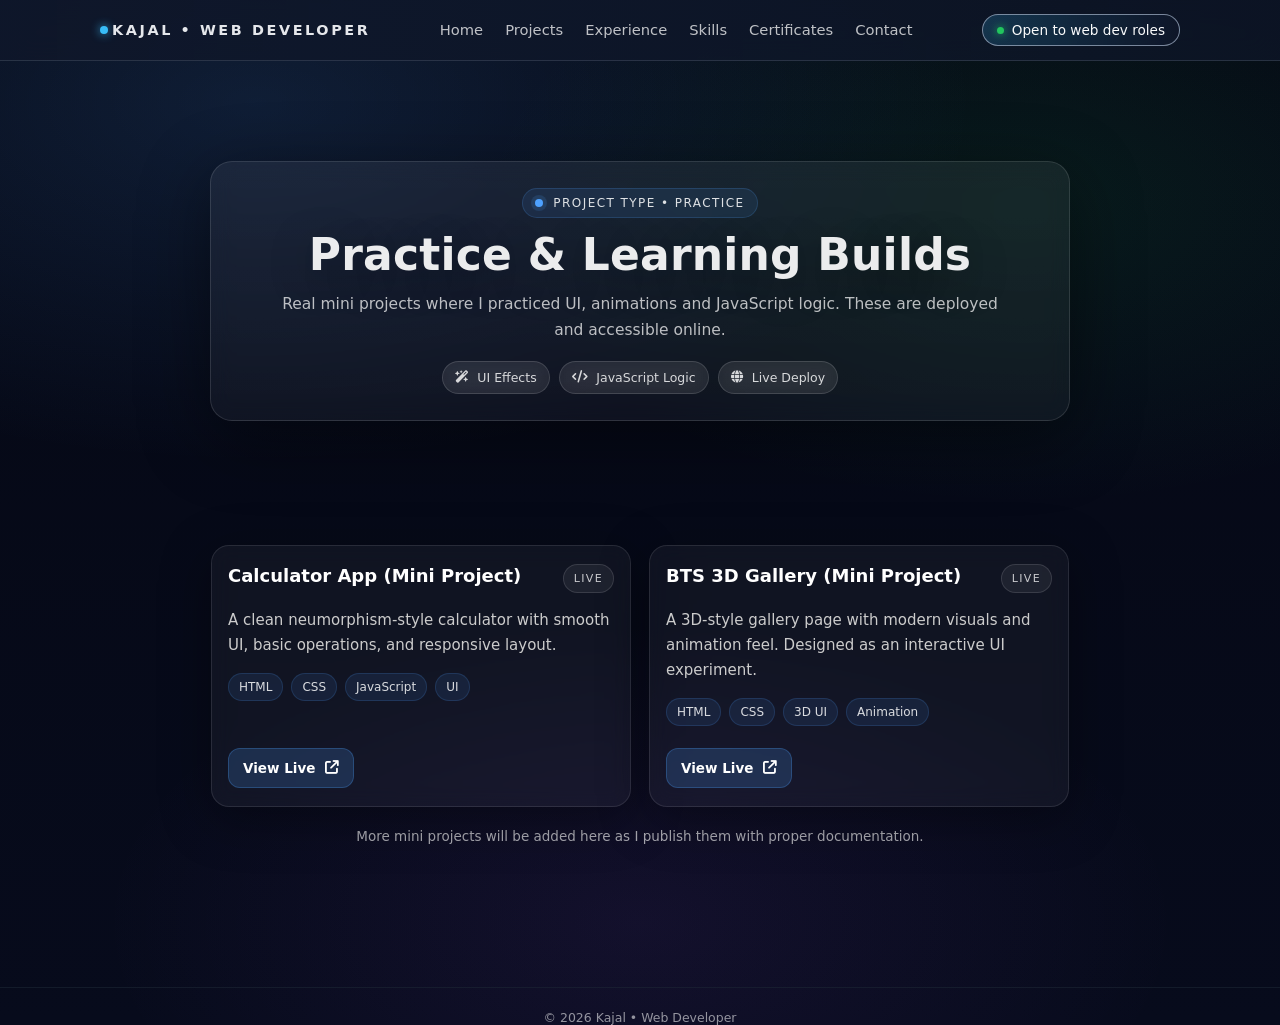
==== practice-projects.html @ 2200bedd "commit" ====
<!DOCTYPE html>
<html lang="en">
<head>
  <meta charset="UTF-8" />
  <meta name="viewport" content="width=device-width, initial-scale=1.0" />
  <title>Practice & Learning Builds | Kajal Web Developer</title>

  <!-- Main site CSS -->
  <link rel="stylesheet" href="style.css" />

  <!-- Icons -->
  <link
    rel="stylesheet"
    href="https://cdnjs.cloudflare.com/ajax/libs/font-awesome/6.5.1/css/all.min.css"
    integrity="sha512-DTOQO9RWCH3ppGqcWaEA1BIZOC6xxalwEsw9c2QQeAIftl+Vegovlnee1c9QX4TctnWMn13TZye+giMm8e2LwA=="
    crossorigin="anonymous"
    referrerpolicy="no-referrer"
  />

  <style>
    :root{
      --bg1:#050814;
      --bg2:#070b1c;
      --border: rgba(255,255,255,.12);
      --text: rgba(255,255,255,.92);
      --muted: rgba(255,255,255,.72);
      --chip: rgba(255,255,255,.07);
      --chipBorder: rgba(255,255,255,.14);
      --primary: #4ea1ff;
      --shadow: 0 18px 70px rgba(0,0,0,.45);
    }

    body{
      background:
        radial-gradient(1200px 600px at 20% 10%, rgba(78,161,255,.14), transparent 60%),
        radial-gradient(900px 500px at 80% 20%, rgba(34,197,94,.10), transparent 60%),
        radial-gradient(900px 500px at 50% 90%, rgba(168,85,247,.08), transparent 60%),
        linear-gradient(180deg, var(--bg1), var(--bg2));
      color: var(--text);
    }

    .page-shell{
      max-width: 1200px;
      margin: 0 auto;
      padding: 34px 16px 60px;
    }

    /* Hero */
    .hero-wrap{
      min-height: 420px;
      display:flex;
      align-items:flex-start;
      justify-content:center;
      padding-top: 54px;
      padding-bottom: 40px;
    }

    .hero-card{
      width: min(860px, 100%);
      border-radius: 22px;
      background: linear-gradient(180deg, rgba(255,255,255,.06), rgba(255,255,255,.04));
      border: 1px solid var(--border);
      box-shadow: var(--shadow);
      padding: 26px 22px;
      backdrop-filter: blur(10px);
      text-align:center;
    }

    .hero-pill{
      display:inline-flex;
      align-items:center;
      gap: 10px;
      padding: 7px 12px;
      border-radius: 999px;
      background: rgba(78,161,255,.10);
      border: 1px solid rgba(78,161,255,.18);
      color: rgba(255,255,255,.86);
      font-size: 12px;
      letter-spacing: .12em;
      text-transform: uppercase;
      margin-bottom: 12px;
    }
    .hero-pill .dot{
      width: 8px;
      height: 8px;
      border-radius: 50%;
      background: var(--primary);
      box-shadow: 0 0 0 4px rgba(78,161,255,.14);
    }

    .hero-title{
      margin: 0 0 10px;
      font-size: clamp(32px, 4vw, 44px);
      line-height: 1.15;
      letter-spacing: .2px;
      text-shadow: 0 10px 40px rgba(0,0,0,.35);
    }

    .hero-sub{
      margin: 0 auto 18px;
      max-width: 720px;
      color: var(--muted);
      line-height: 1.7;
      font-size: 15.5px;
    }

    .chip-row{
      display:flex;
      flex-wrap: wrap;
      gap: 10px;
      justify-content:center;
      margin-top: 8px;
    }

    .chip{
      display:inline-flex;
      align-items:center;
      gap: 8px;
      padding: 8px 12px;
      border-radius: 999px;
      background: var(--chip);
      border: 1px solid var(--chipBorder);
      color: rgba(255,255,255,.82);
      font-size: 12.5px;
      white-space: nowrap;
    }

    /* ✅ 2 cards center (same fix like college-projects) */
    .projects-grid{
      display:grid;
      grid-template-columns: repeat(2, minmax(0, 420px));
      justify-content: center;
      gap: 18px;
      margin-top: 18px;
    }

    @media (max-width: 980px){
      .projects-grid{
        grid-template-columns: repeat(2, minmax(0, 1fr));
        justify-content: stretch;
      }
    }
    @media (max-width: 640px){
      .projects-grid{ grid-template-columns: 1fr; }
      .hero-wrap{ padding-top: 34px; }
    }

    .project-card{
      border-radius: 18px;
      background: rgba(255,255,255,.045);
      border: 1px solid rgba(255,255,255,.10);
      box-shadow: 0 12px 50px rgba(0,0,0,.35);
      padding: 18px 16px;
      min-height: 235px;
      display:flex;
      flex-direction: column;
      justify-content: space-between;
      position: relative;
      overflow: hidden;
    }

    .card-top{
      display:flex;
      align-items:flex-start;
      justify-content: space-between;
      gap: 12px;
      margin-bottom: 10px;
    }

    .proj-title{
      margin: 0;
      font-size: 18px;
      line-height: 1.35;
    }

    .proj-type{
      font-size: 11px;
      letter-spacing: .12em;
      text-transform: uppercase;
      padding: 7px 10px;
      border-radius: 999px;
      background: rgba(255,255,255,.06);
      border: 1px solid rgba(255,255,255,.12);
      color: rgba(255,255,255,.76);
      white-space: nowrap;
    }

    .proj-desc{
      margin: 0 0 12px;
      color: rgba(255,255,255,.74);
      line-height: 1.65;
      font-size: 14px;
    }

    .tech-row{
      display:flex;
      flex-wrap: wrap;
      gap: 8px;
      margin-bottom: 14px;
    }

    .tech-badge{
      padding: 6px 10px;
      border-radius: 999px;
      background: rgba(78,161,255,.10);
      border: 1px solid rgba(78,161,255,.16);
      color: rgba(255,255,255,.84);
      font-size: 12px;
    }

    .btn-row{
      display:flex;
      gap: 10px;
      flex-wrap: wrap;
      margin-top: auto;
    }

    .btn{
      display:inline-flex;
      align-items:center;
      gap: 10px;
      padding: 11px 14px;
      border-radius: 12px;
      border: 1px solid rgba(255,255,255,.14);
      background: rgba(255,255,255,.06);
      color: #fff;
      text-decoration:none;
      transition: .2s ease;
      font-weight: 600;
      font-size: 13.5px;
      cursor: pointer;
    }

    .btn:hover{ background: rgba(255,255,255,.09); transform: translateY(-1px); }

    .btn-primary{
      background: rgba(78,161,255,.18);
      border: 1px solid rgba(78,161,255,.26);
    }
    .btn-primary:hover{ background: rgba(78,161,255,.24); }

    .note-line{
      margin-top: 18px;
      color: rgba(255,255,255,.65);
      font-size: 13.5px;
      text-align:center;
      line-height: 1.7;
    }
  </style>
</head>

<body>
  <div id="site-header"></div>

  <main class="page-shell">
    <!-- ✅ Hero -->
    <section class="hero-wrap">
      <div class="hero-card">
        <div class="hero-pill">
          <span class="dot"></span>
          <span>PROJECT TYPE • PRACTICE</span>
        </div>

        <h1 class="hero-title">Practice & Learning Builds</h1>
        <p class="hero-sub">
          Real mini projects where I practiced UI, animations and JavaScript logic.
          These are deployed and accessible online.
        </p>

        <div class="chip-row">
          <span class="chip"><i class="fa-solid fa-wand-magic-sparkles"></i> UI Effects</span>
          <span class="chip"><i class="fa-solid fa-code"></i> JavaScript Logic</span>
          <span class="chip"><i class="fa-solid fa-globe"></i> Live Deploy</span>
        </div>
      </div>
    </section>

    <!-- ✅ Only REAL Projects -->
    <section class="projects-grid">

      <!-- ✅ Project 1 -->
      <article class="project-card">
        <div>
          <div class="card-top">
            <h3 class="proj-title">Calculator App (Mini Project)</h3>
            <span class="proj-type">Live</span>
          </div>

          <p class="proj-desc">
            A clean neumorphism-style calculator with smooth UI, basic operations, and responsive layout.
          </p>

          <div class="tech-row">
            <span class="tech-badge">HTML</span>
            <span class="tech-badge">CSS</span>
            <span class="tech-badge">JavaScript</span>
            <span class="tech-badge">UI</span>
          </div>
        </div>

        <div class="btn-row">
          <a class="btn btn-primary" href="https://calculator-project-git-main-kajals-projects-370d3f38.vercel.app/" target="_blank" rel="noopener">
            View Live <i class="fa-solid fa-arrow-up-right-from-square"></i>
          </a>
        </div>
      </article>

      <!-- ✅ Project 2 -->
      <article class="project-card">
        <div>
          <div class="card-top">
            <h3 class="proj-title">BTS 3D Gallery (Mini Project)</h3>
            <span class="proj-type">Live</span>
          </div>

          <p class="proj-desc">
            A 3D-style gallery page with modern visuals and animation feel. Designed as an interactive UI experiment.
          </p>

          <div class="tech-row">
            <span class="tech-badge">HTML</span>
            <span class="tech-badge">CSS</span>
            <span class="tech-badge">3D UI</span>
            <span class="tech-badge">Animation</span>
          </div>
        </div>

        <div class="btn-row">
          <a class="btn btn-primary" href="https://bts-3d.vercel.app/" target="_blank" rel="noopener">
            View Live <i class="fa-solid fa-arrow-up-right-from-square"></i>
          </a>
        </div>
      </article>

    </section>

    <p class="note-line">
      More mini projects will be added here as I publish them with proper documentation.
    </p>
  </main>

  <div id="site-footer"></div>

  <script src="data.js"></script>
  <script src="main.js"></script>
</body>
</html>
---- style.css ----
/* style.css */

* {
  margin: 0;
  padding: 0;
  box-sizing: border-box;
  font-family: system-ui, -apple-system, BlinkMacSystemFont, "Segoe UI",
    sans-serif;
}

body {
  min-height: 100vh;
  background: radial-gradient(circle at top, #020617 0%, #020617 45%, #020010 100%);
  color: #e5e7eb;
  overflow-x: hidden;
}

a {
  color: inherit;
  text-decoration: none;
}

/* ============== NAVBAR ============== */
.nav-shell {
  position: sticky;
  z-index: 50;
  backdrop-filter: blur(14px);
  background: linear-gradient(
    to right,
    rgba(15, 23, 42, 0.92),
    rgba(15, 23, 42, 0.7)
  );
  border-bottom: 1px solid rgba(148, 163, 184, 0.2);
}
/* hamburger button (mobile) */
.nav-menu-toggle {
  display: none;
  border: 1px solid rgba(148, 163, 184, 0.8);
  background: rgba(15, 23, 42, 0.9);
  color: #e5e7eb;
  border-radius: 999px;
  padding: 6px 10px;
  font-size: 1rem;
  cursor: pointer;
}
.nav-inner {
  max-width: 1120px;
  margin: 0 auto;
  padding: 14px 20px;
  display: flex;
  align-items: center;
  justify-content: space-between;
  gap: 10px;
}

.nav-brand {
  display: flex;
  align-items: center;
  gap: 4px;
  font-weight: 700;
  letter-spacing: 0.18em;
  font-size: 0.9rem;
  text-transform: uppercase;
  color: #e5e7eb;
}

.nav-brand span {
  width: 8px;
  height: 8px;
  border-radius: 999px;
  background: #38bdf8;
  box-shadow: 0 0 10px rgba(56, 189, 248, 0.9);
}

.nav-links {
  display: flex;
  gap: 22px;
  font-size: 0.92rem;
}

.nav-link {
  position: relative;
  opacity: 0.8;
  padding-bottom: 2px;
  cursor: pointer;
}

.nav-link::after {
  content: "";
  position: absolute;
  left: 0;
  right: 0;
  bottom: -4px;
  height: 2px;
  border-radius: 999px;
  background: linear-gradient(to right, #38bdf8, #6366f1);
  transform: scaleX(0);
  transform-origin: center;
  transition: transform 0.25s ease;
}

.nav-link:hover {
  opacity: 1;
}

.nav-link:hover::after,
.nav-link.active::after {
  transform: scaleX(1);
}

.nav-cta {
  font-size: 0.85rem;
  padding: 7px 14px;
  border-radius: 999px;
  border: 1px solid rgba(148, 163, 184, 0.8);
  background: radial-gradient(
    circle at top left,
    rgba(56, 189, 248, 0.2),
    rgba(15, 23, 42, 0.9)
  );
  display: flex;
  align-items: center;
  gap: 8px;
  cursor: pointer;
  color:#f9fafb;
}

.nav-cta span.dot {
  width: 7px;
  height: 7px;
  border-radius: 999px;
  background: #22c55e;
  box-shadow: 0 0 8px rgba(34, 197, 94, 0.9);
}

/* ============== LAYOUT ============== */
.page-shell {
  max-width: 1120px;
  margin: 0 auto;
  padding: 32px 20px 64px;
}

section {
  margin-top:12px;
}

.section-heading {
  font-size: 1.6rem;
  margin-bottom: 12px;
}

.section-sub {
  font-size: 0.9rem;
  opacity: 0.7;
  margin-bottom: 26px;
}

/* ============== HERO (HOME) ============== */
/* 🔹 Gap kam kiya: min-height aur padding top thoda reduce */
.hero {
  min-height: calc(110vh - 90px);
  align-items: center;
  justify-content: center;
  padding: 40px 0 70px;
}

.hero-inner {
  width: 100%;
  display: flex;
  flex-direction: column;
  align-items: center;
  gap: 26px;
}

.hero-text-top {
  text-align: center;
  font-size: 0.9rem;
  letter-spacing: 0.24em;
  text-transform: uppercase;
  color: #9ca3af;
  opacity: 0.9;
}

.hero-text-top strong {
  color: #e5e7eb;
}

.hero-hint {
  margin-top: 14px;
  font-size: 0.82rem;
  opacity: 0.7;
  display: flex;
  align-items: center;
  gap: 6px;
  justify-content: center;
}

.hero-hint span {
  font-size: 1.2rem;
}

/* ============== RESUME CARD ============== */
.resume-shell {
  position: relative;
  padding: 10px;
}

.resume-card {
  position: relative;
  width: 260px;
  height: 260px;
  border-radius: 999px;
  background: radial-gradient(circle at top left, #1d4ed8 0%, #4f46e5 35%, #020617 85%);
  box-shadow: 0 0 45px rgba(59, 130, 246, 0.45),
    0 0 110px rgba(129, 140, 248, 0.55);
  display: flex;
  align-items: center;
  justify-content: center;
  cursor: pointer;
  overflow: hidden;
  transition: width 0.7s cubic-bezier(0.16, 1, 0.3, 1),
    height 0.7s cubic-bezier(0.16, 1, 0.3, 1),
    border-radius 0.7s cubic-bezier(0.16, 1, 0.3, 1),
    box-shadow 0.4s ease, transform 0.3s ease;
  backdrop-filter: blur(14px);
}

.resume-card:hover {
  transform: translateY(-4px) scale(1.01);
  box-shadow: 0 0 65px rgba(129, 140, 248, 0.7),
    0 0 130px rgba(56, 189, 248, 0.7);
}

/* 🔹 Open state: fixed 380px ki jagah auto height + min-height
   taaki puri info hamesha visible rahe */
.resume-card.open {
  width: 900px;
  max-width: 95vw;
  min-height: 380px;
  height: auto;
  border-radius: 28px;
  overflow: visible; /* content cut na ho */
}

.circle-name {
  position: absolute;
  inset: 0;
  display: flex;
  align-items: center;
  justify-content: center;
  font-size: 2.3rem;
  font-weight: 800;
  letter-spacing: 0.1em;
  text-transform: uppercase;
  color: #f9fafb;
  text-shadow: 0 0 12px rgba(15, 23, 42, 0.9);
  pointer-events: none;
  transition: transform 0.7s cubic-bezier(0.16, 1, 0.3, 1),
    font-size 0.7s cubic-bezier(0.16, 1, 0.3, 1),
    letter-spacing 0.7s cubic-bezier(0.16, 1, 0.3, 1),
    inset 0.7s cubic-bezier(0.16, 1, 0.3, 1), opacity 0.4s ease;
}

.resume-card.open .circle-name {
  inset: 18px auto auto 26px;
  justify-content: flex-start;
  align-items: flex-start;
  font-size: 1.4rem;
  letter-spacing: 0.2em;
  transform: translateY(0);
  text-shadow: none;
}

.name-tagline {
  position: absolute;
  top: 54px;
  left: 26px;
  font-size: 0.8rem;
  text-transform: uppercase;
  letter-spacing: 0.25em;
  opacity: 0;
  transform: translateY(-8px);
  transition: all 0.6s cubic-bezier(0.16, 1, 0.3, 1);
  color: #e5e7eb;
}

.resume-card.open .name-tagline {
  opacity: 0.9;
  transform: translateY(0);
}

.resume-inner {
  position: relative;
  width: 100%;
  height: 100%;
  padding: 96px 28px 26px 280px;
  display: grid;
  grid-template-columns: minmax(0, 1fr);
  gap: 18px;
  opacity: 0;
  transform: translateY(18px);
  pointer-events: none;
  transition: opacity 0.6s 0.15s cubic-bezier(0.16, 1, 0.3, 1),
    transform 0.6s 0.15s cubic-bezier(0.16, 1, 0.3, 1);
}

/* 🔹 Open state me height auto kar di */
.resume-card.open .resume-inner {
  opacity: 1;
  transform: translateY(0);
  pointer-events: auto;
  height: auto;
}

/* Photo */
.photo-wrap {
  position: absolute;
  left: 50%;
  top: 50%;
  width: 220px;
  height: 220px;
  transform: translate(-50%, -50%);
  border-radius: 999px;
  overflow: hidden;
  box-shadow: 0 20px 40px rgba(15, 23, 42, 0.9),
    0 0 40px rgba(129, 140, 248, 0.6);
  opacity: 0;
  transition: left 0.7s cubic-bezier(0.16, 1, 0.3, 1),
    top 0.7s cubic-bezier(0.16, 1, 0.3, 1),
    transform 0.7s cubic-bezier(0.16, 1, 0.3, 1),
    opacity 0.4s ease 0.2s;
}

.photo-wrap img {
  width: 100%;
  height: 100%;
  object-fit: cover;
  transform: scale(1.02);
  transition: transform 0.5s ease;
}

.resume-card.open .photo-wrap {
  left: 120px;
  top: 50%;
  transform: translate(-50%, -50%);
  opacity: 1;
}

.resume-card.open:hover .photo-wrap img {
  transform: scale(1.08);
}

/* Details */
.details {
  display: flex;
  flex-direction: column;
  justify-content: space-between;
  gap: 16px;
  color: #f9fafb;
}

.details h2 {
  font-size: 1.6rem;
  margin-bottom: 4px;
}

.details .role {
  font-size: 0.95rem;
  opacity: 0.8;
  margin-bottom: 10px;
}

.details .about {
  font-size: 0.92rem;
  line-height: 1.6;
  max-width: 540px;
  color: #e5e7eb;
}

.details-row {
  display: flex;
  flex-wrap: wrap;
  gap: 12px 18px;
  font-size: 0.86rem;
  opacity: 0.95;
}

.chip {
  padding: 6px 12px;
  border-radius: 999px;
  border: 1px solid rgba(241, 245, 249, 0.35);
  background: rgba(15, 23, 42, 0.45);
  backdrop-filter: blur(10px);
  display: inline-flex;
  align-items: center;
  gap: 6px;
}

.chip-dot {
  width: 7px;
  height: 7px;
  border-radius: 999px;
  background: #38bdf8;
}

.skills-inline {
  display: flex;
  flex-wrap: wrap;
  gap: 8px;
  margin-top: 6px;
}

.skill-pill {
  font-size: 0.8rem;
  padding: 4px 10px;
  border-radius: 999px;
  background: rgba(15, 23, 42, 0.75);
  border: 1px solid rgba(148, 163, 184, 0.8);
}

.hint-text {
  font-size: 0.75rem;
  margin-top: 4px;
  opacity: 0.6;
}

/* Click hints */
.click-hint {
  position: absolute;
  bottom: 10px;
  right: 18px;
  font-size: 0.78rem;
  opacity: 0.65;
  display: inline-flex;
  align-items: center;
  gap: 6px;
  pointer-events: none;
  transition: opacity 0.3s ease;
}

.click-hint span {
  font-size: 1.2rem;
}

.resume-card:not(.open) .click-hint-open {
  opacity: 0.9;
}

.resume-card.open .click-hint-open {
  opacity: 0;
}

.resume-card.open .click-hint-close {
  opacity: 0.9;
}

.resume-card:not(.open) .click-hint-close {
  opacity: 0;
}

/* ============== PROJECTS GRID ============== */
.projects-grid {
  display: grid;
  grid-template-columns: repeat(3, minmax(0, 1fr));
  gap: 18px;
}

.project-card {
  background: radial-gradient(circle at top, rgba(15, 23, 42, 0.9), rgba(15, 23, 42, 0.98));
  border-radius: 18px;
  border: 1px solid rgba(148, 163, 184, 0.3);
  padding: 18px 16px 16px;
  display: flex;
  flex-direction: column;
  gap: 8px;
  box-shadow: 0 14px 35px rgba(15, 23, 42, 0.7);
  transition: transform 0.2s ease, box-shadow 0.2s ease,
    border-color 0.2s ease;
}

.project-card:hover {
  transform: translateY(-6px);
  box-shadow: 0 18px 45px rgba(15, 23, 42, 0.9);
  border-color: rgba(56, 189, 248, 0.65);
}

.project-title {
  font-size: 1rem;
  font-weight: 600;
}

.project-tag {
  font-size: 0.8rem;
  opacity: 0.75;
}

.project-desc {
  font-size: 0.85rem;
  opacity: 0.8;
}

.project-meta {
  margin-top: auto;
  font-size: 0.78rem;
  display: flex;
  justify-content: space-between;
  opacity: 0.7;
}

/* ============== SKILLS LAYOUT ============== */
.skills-layout {
  display: grid;
  grid-template-columns: 1.1fr 0.9fr;
  gap: 28px;
}

.skills-group {
  background: rgba(15, 23, 42, 0.9);
  border-radius: 18px;
  padding: 18px 18px 16px;
  border: 1px solid rgba(148, 163, 184, 0.4);
  box-shadow: 0 12px 30px rgba(15, 23, 42, 0.8);
}

.skills-group h3 {
  font-size: 1rem;
  margin-bottom: 10px;
}

.skills-list {
  display: flex;
  flex-wrap: wrap;
  gap: 8px;
}

.skills-list span {
  font-size: 0.8rem;
  padding: 4px 10px;
  border-radius: 999px;
  background: rgba(15, 23, 42, 0.85);
  border: 1px solid rgba(148, 163, 184, 0.7);
}

.skills-note {
  font-size: 0.8rem;
  opacity: 0.7;
  margin-top: 10px;
}

/* ============== CONTACT BOX ============== */
.contact-box {
  background: rgba(15, 23, 42, 0.9);
  border-radius: 18px;
  padding: 18px;
  border: 1px solid rgba(148, 163, 184, 0.4);
  max-width: 420px;
  box-shadow: 0 12px 30px rgba(15, 23, 42, 0.8);
}

.contact-row {
  display: flex;
  flex-direction: column;
  gap: 6px;
  font-size: 0.88rem;
}

.contact-row span.label {
  font-size: 0.78rem;
  text-transform: uppercase;
  letter-spacing: 0.16em;
  opacity: 0.6;
}

.contact-row a {
  color: #38bdf8;
  font-size: 0.88rem;
}

/* ============== CERTIFICATES GRID ============== */
.certs-grid {
  display: grid;
  grid-template-columns: repeat(3, minmax(0, 1fr));
  gap: 18px;
}

.cert-card {
  background: rgba(15, 23, 42, 0.96);
  border-radius: 18px;
  padding: 16px 16px 14px;
  border: 1px solid rgba(148, 163, 184, 0.4);
  box-shadow: 0 12px 30px rgba(15, 23, 42, 0.85);
  display: flex;
  flex-direction: column;
  gap: 8px;
}

.cert-title {
  font-size: 0.96rem;
  font-weight: 600;
}

.cert-meta {
  font-size: 0.8rem;
  opacity: 0.8;
}

.cert-summary {
  font-size: 0.84rem;
  opacity: 0.85;
}

.cert-link {
  margin-top: auto;
  font-size: 0.8rem;
  color: #38bdf8;
}

/* ============== FOOTER ============== */
footer {
  margin-top: 80px;
  padding-top: 22px;
  border-top: 1px solid rgba(31, 41, 55, 0.9);
  font-size: 0.78rem;
  opacity: 0.6;
  text-align: center;
}

/* ============== RESPONSIVE ============== */
@media (max-width: 900px) {
  .resume-card.open {
    height: auto;
    padding-bottom: 16px;
  }

  .resume-inner {
    padding: 180px 18px 20px 18px;
  }

  .photo-wrap {
    width: 180px;
    height: 180px;
  }

  .resume-card.open .photo-wrap {
    left: 50%;
    top: 115px;
    transform: translate(-50%, -50%);
  }

  .circle-name {
    font-size: 1.9rem;
  }

  .resume-card.open .circle-name {
    inset: 14px auto auto 20px;
    font-size: 1.2rem;
  }

  .name-tagline {
    top: 45px;
    left: 20px;
    font-size: 0.72rem;
  }

  .details h2 {
    font-size: 1.4rem;
  }

  .details .about {
    font-size: 0.9rem;
  }

  .projects-grid,
  .certs-grid {
    grid-template-columns: repeat(2, minmax(0, 1fr));
  }

  .skills-layout {
    grid-template-columns: 1fr;
  }
}

@media (max-width: 640px) {
  .nav-inner {
    flex-wrap: wrap;
    justify-content: space-between;
    position: relative;
  }

  /* mobile: show hamburger, hide links by default */
  .nav-menu-toggle {
    display: inline-flex;
    align-items: center;
    justify-content: center;
  }

  .nav-links {
    display: none;
    position: absolute;
    top: 52px;
    left: 12px;
    right: 12px;
    flex-direction: column;
    gap: 10px;
    padding: 12px 14px;
    border-radius: 16px;
    background: rgba(15, 23, 42, 0.98);
    border: 1px solid rgba(148, 163, 184, 0.4);
    box-shadow: 0 12px 30px rgba(15, 23, 42, 0.9);
    z-index: 40;
  }

  .nav-links.open {
    display: flex;
  }

  .page-shell {
    padding-inline: 16px;
  }

  .projects-grid,
  .certs-grid {
    grid-template-columns: 1fr;
  }

  section {
    margin-top: 56px;
  }

  .hero {
    min-height: calc(100vh - 76px);
  }
}

/* === Skills Page === */

.skills-section {
  max-width: 1100px;
  margin: 0 auto;
  padding: 3rem 1.5rem 4rem;
}

.skills-header {
  text-align: center;
  margin-bottom: 2.5rem;
}

.skills-header .section-heading {
  font-size: 2.2rem;
  letter-spacing: 0.03em;
}

.skills-header .section-sub {
  margin-top: 0.75rem;
  max-width: 620px;
  margin-left: auto;
  margin-right: auto;
  opacity: 0.8;
  font-size: 0.98rem;
}

.skills-category {
  margin-bottom: 2.8rem;
}

.skills-category-head {
  display: flex;
  flex-direction: column;
  gap: 0.3rem;
  margin-bottom: 1.4rem;
}

.skills-category-head h3 {
  font-size: 1.3rem;
  font-weight: 600;
}

.skills-category-head p {
  font-size: 0.95rem;
  opacity: 0.8;
}

/* Grid */

.skills-grid {
  display: grid;
  grid-template-columns: repeat(auto-fit, minmax(210px, 1fr));
  gap: 1.25rem;
}

/* Cards */

.skill-card {
  background: rgba(255, 255, 255, 0.04);
  border-radius: 14px;
  padding: 1.25rem 1.2rem 1.1rem;
  border: 1px solid rgba(255, 255, 255, 0.06);
  box-shadow: 0 14px 30px rgba(0, 0, 0, 0.22);
  backdrop-filter: blur(16px);
  transition: transform 0.2s ease, box-shadow 0.2s ease, border-color 0.2s ease,
    background 0.2s ease;
  display: flex;
  flex-direction: column;
  justify-content: space-between;
}

.skill-card:hover {
  transform: translateY(-4px);
  box-shadow: 0 18px 40px rgba(0, 0, 0, 0.35);
  border-color: rgba(80, 160, 255, 0.6);
  background: rgba(10, 18, 40, 0.9);
}

.skill-icon {
  font-size: 2.4rem;
  margin-bottom: 0.8rem;
}

.skill-card h4 {
  font-size: 1.05rem;
  margin-bottom: 0.35rem;
}

.skill-card p {
  font-size: 0.92rem;
  opacity: 0.85;
  margin-bottom: 0.75rem;
}

/* Small pill tag */

.skill-pill {
  align-self: flex-start;
  font-size: 0.75rem;
  text-transform: uppercase;
  letter-spacing: 0.08em;
  padding: 0.22rem 0.65rem;
  border-radius: 999px;
  border: 1px solid rgba(255, 255, 255, 0.3);
  opacity: 0.9;
}

/* Responsive tweaks */

@media (max-width: 768px) {
  .skills-section {
    padding-inline: 1.1rem;
  }

  .skills-header .section-heading {
    font-size: 1.8rem;
  }

  .skills-category-head {
    margin-bottom: 1rem;
  }
}

/* === Certificates Page === */

.certs-section {
  max-width: 1100px;
  margin: 0 auto;
  padding: 3rem 1.5rem 4rem;
}

.certs-header {
  text-align: center;
  margin-bottom: 2.4rem;
}

.certs-header .section-heading {
  font-size: 2.1rem;
  letter-spacing: 0.03em;
}

.certs-header .section-sub {
  margin-top: 0.75rem;
  max-width: 640px;
  margin-left: auto;
  margin-right: auto;
  opacity: 0.8;
  font-size: 0.98rem;
}

/* Grid */

.certs-grid {
  display: grid;
  grid-template-columns: repeat(auto-fit, minmax(260px, 1fr));
  gap: 1.5rem;
}

/* Cards */

.cert-card {
  background: rgba(255, 255, 255, 0.04);
  border-radius: 16px;
  padding: 1.2rem 1.25rem 1.2rem;
  border: 1px solid rgba(255, 255, 255, 0.06);
  box-shadow: 0 14px 32px rgba(0, 0, 0, 0.26);
  backdrop-filter: blur(16px);
  display: flex;
  flex-direction: column;
  position: relative;
  overflow: hidden;
  transition:
    transform 0.22s ease,
    box-shadow 0.22s ease,
    border-color 0.22s ease,
    background 0.22s ease;
}

.cert-card::before {
  content: "";
  position: absolute;
  inset: 0;
  background: radial-gradient(circle at top left,
    rgba(120, 180, 255, 0.18),
    transparent 60%);
  opacity: 0;
  transition: opacity 0.22s ease;
  pointer-events: none;
}

.cert-card:hover {
  transform: translateY(-4px);
  box-shadow: 0 18px 40px rgba(0, 0, 0, 0.4);
  border-color: rgba(80, 160, 255, 0.8);
  background: rgba(10, 18, 40, 0.96);
}

.cert-card:hover::before {
  opacity: 1;
}

/* Thumbnail */

.cert-thumb-wrap {
  position: relative;
  border-radius: 12px;
  overflow: hidden;
  margin-bottom: 1rem;
  border: 1px solid rgba(255, 255, 255, 0.08);
  background: rgba(0, 0, 0, 0.3);
  cursor: pointer;
  transition:
    transform 0.22s ease,
    box-shadow 0.22s ease,
    border-color 0.22s ease;
  z-index: 1;
}

.cert-thumb-img {
  width: 100%;
  display: block;
  transform-origin: center;
  transition: transform 0.22s ease;
}

/* Hover: slight zoom */

.cert-thumb-wrap:hover .cert-thumb-img {
  transform: scale(1.04);
}

/* Click popup / expanded */

.cert-thumb-wrap.cert-thumb-expanded {
  transform: scale(1.1);
  box-shadow: 0 20px 50px rgba(0, 0, 0, 0.55);
  border-color: rgba(120, 180, 255, 0.9);
  z-index: 3;
}

.cert-thumb-wrap.cert-thumb-expanded .cert-thumb-img {
  transform: scale(1.08);
}

/* Text block */

.cert-text {
  flex: 1 1 auto;
  display: flex;
  flex-direction: column;
}

.cert-title {
  font-size: 1.05rem;
  font-weight: 600;
  margin-bottom: 0.4rem;
}

.cert-summary {
  font-size: 0.93rem;
  opacity: 0.9;
}

/* Footer: keeps button aligned in same line across all cards */

.cert-footer {
  margin-top: 1rem;
  display: flex;
  justify-content: flex-start;
}

.cert-link {
  font-size: 0.85rem;
  text-decoration: none;
  padding: 0.42rem 0.95rem;
  border-radius: 999px;
  border: 1px solid rgba(120, 180, 255, 0.9);
  background: rgba(120, 180, 255, 0.1);
  transition:
    background 0.2s ease,
    transform 0.2s ease,
    box-shadow 0.2s ease;
}

.cert-link:hover {
  background: rgba(120, 180, 255, 0.25);
  transform: translateY(-1px);
  box-shadow: 0 8px 20px rgba(0, 0, 0, 0.3);
}

/* Responsive */

@media (max-width: 768px) {
  .certs-section {
    padding-inline: 1.1rem;
  }

  .certs-header .section-heading {
    font-size: 1.8rem;
  }
}


/* === Contact Page === */

.contact-section {
  max-width: 1100px;
  margin: 0 auto;
  padding: 3rem 1.5rem 4rem;
}

.contact-header {
  text-align: center;
  margin-bottom: 2.4rem;
}

.contact-header .section-heading {
  font-size: 2.1rem;
  letter-spacing: 0.03em;
}

.contact-header .section-sub {
  margin-top: 0.75rem;
  max-width: 640px;
  margin-left: auto;
  margin-right: auto;
  opacity: 0.8;
  font-size: 0.98rem;
}

/* Layout */

.contact-layout {
  display: grid;
  grid-template-columns: 1.4fr 1fr;
  gap: 1.6rem;
  align-items: stretch;
}

@media (max-width: 880px) {
  .contact-layout {
    grid-template-columns: 1fr;
  }
}

/* Main contact card */

.contact-card {
  background: rgba(255, 255, 255, 0.04);
  border-radius: 18px;
  padding: 1.6rem 1.5rem 1.4rem;
  border: 1px solid rgba(255, 255, 255, 0.06);
  box-shadow: 0 14px 32px rgba(0, 0, 0, 0.26);
  backdrop-filter: blur(18px);
  display: flex;
  flex-direction: column;
  gap: 1.1rem;
}

.contact-tag {
  display: inline-block;
  font-size: 0.78rem;
  text-transform: uppercase;
  letter-spacing: 0.12em;
  padding: 0.25rem 0.75rem;
  border-radius: 999px;
  border: 1px solid rgba(120, 180, 255, 0.85);
  background: rgba(120, 180, 255, 0.12);
  align-self: flex-start;
}

/* Rows with icons perfectly aligned */

.contact-row {
  display: flex;
  align-items: center;
  gap: 1rem;
}

.contact-icon {
  width: 46px;
  height: 46px;
  border-radius: 999px;
  background: rgba(255, 255, 255, 0.06);
  border: 1px solid rgba(255, 255, 255, 0.18);
  display: flex;
  align-items: center;
  justify-content: center;
  flex-shrink: 0;
  box-shadow: 0 10px 20px rgba(0, 0, 0, 0.35);
}

.contact-icon i {
  font-size: 1.1rem;
  color: #7bb3ff;
}

.contact-row-body {
  display: flex;
  flex-direction: column;
  gap: 0.25rem;
}

/* Labels + values */

.contact-label {
  font-size: 0.8rem;
  text-transform: uppercase;
  letter-spacing: 0.12em;
  opacity: 0.78;
}

.contact-value {
  font-size: 0.95rem;
  color: #d9e7ff;
  text-decoration: none;
  padding: 0.42rem 0.95rem;
  border-radius: 999px;
  border: 1px solid rgba(255, 255, 255, 0.3);
  background: rgba(0, 0, 0, 0.28);
  word-break: break-all;
  transition:
    background 0.22s ease,
    transform 0.22s ease,
    box-shadow 0.22s ease,
    border-color 0.22s ease;
}

.contact-value:hover {
  background: rgba(120, 180, 255, 0.18);
  border-color: rgba(120, 180, 255, 0.85);
  transform: translateX(3px);
  box-shadow: 0 10px 26px rgba(0, 0, 0, 0.35);
}

/* Note */

.contact-note {
  margin-top: 0.4rem;
  font-size: 0.9rem;
  opacity: 0.85;
}

/* Right side column */

.contact-side {
  display: flex;
  flex-direction: column;
  gap: 1rem;
}

.contact-side-card {
  background: rgba(255, 255, 255, 0.03);
  border-radius: 16px;
  padding: 1.3rem 1.2rem 1.2rem;
  border: 1px solid rgba(255, 255, 255, 0.05);
  box-shadow: 0 10px 26px rgba(0, 0, 0, 0.24);
  backdrop-filter: blur(16px);
}

.contact-side-card h3 {
  font-size: 1.02rem;
  margin-bottom: 0.6rem;
}

.contact-side-card ul {
  list-style: none;
  padding-left: 0;
  margin: 0;
}

.contact-side-card li {
  font-size: 0.9rem;
  opacity: 0.9;
  padding-left: 1.1rem;
  position: relative;
  margin-bottom: 0.3rem;
}

.contact-side-card li::before {
  content: "•";
  position: absolute;
  left: 0;
  top: 0;
  font-size: 1.1rem;
  line-height: 1;
  color: #7bb3ff;
}

/* Availability status */

.contact-status {
  display: inline-flex;
  align-items: center;
  gap: 0.5rem;
  padding: 0.55rem 0.9rem;
  border-radius: 999px;
  border: 1px solid rgba(120, 200, 160, 0.85);
  background: rgba(40, 120, 90, 0.25);
  font-size: 0.83rem;
  letter-spacing: 0.04em;
  text-transform: uppercase;
}

.status-dot {
  width: 8px;
  height: 8px;
  border-radius: 50%;
  background: #4ade80;
  box-shadow: 0 0 10px rgba(74, 222, 128, 0.9);
}

/* Contact form card */

.contact-form-card {
  background: rgba(255, 255, 255, 0.03);
  border-radius: 16px;
  padding: 1.3rem 1.2rem 1.35rem;
  border: 1px solid rgba(255, 255, 255, 0.05);
  box-shadow: 0 10px 26px rgba(0, 0, 0, 0.24);
  backdrop-filter: blur(16px);
}

.contact-form-card h3 {
  font-size: 1.02rem;
  margin-bottom: 0.35rem;
}

.contact-form-sub {
  font-size: 0.88rem;
  opacity: 0.85;
  margin-bottom: 0.9rem;
}

/* Form elements */

.contact-form {
  display: flex;
  flex-direction: column;
  gap: 0.75rem;
}

.form-row {
  display: flex;
  flex-direction: column;
  gap: 0.3rem;
}

.form-row label {
  font-size: 0.82rem;
  letter-spacing: 0.06em;
  text-transform: uppercase;
  opacity: 0.78;
}

.form-control {
  border-radius: 10px;
  border: 1px solid rgba(255, 255, 255, 0.22);
  background: rgba(0, 0, 0, 0.35);
  padding: 0.55rem 0.75rem;
  font-size: 0.9rem;
  color: #e5edff;
  outline: none;
  transition:
    border-color 0.18s ease,
    box-shadow 0.18s ease,
    background 0.18s ease,
    transform 0.15s ease;
}

.form-control::placeholder {
  color: rgba(229, 237, 255, 0.55);
}

.form-control:focus {
  border-color: rgba(120, 180, 255, 0.9);
  background: rgba(0, 0, 0, 0.55);
  box-shadow: 0 0 0 1px rgba(120, 180, 255, 0.5);
  transform: translateY(-1px);
}

.form-control-textarea {
  resize: vertical;
  min-height: 110px;
}

/* Submit button */

/* Send Message button – same as "Open to relevant opportunities" */
.contact-submit-btn {
  margin-top: 0.6rem;
  width: 100%;
  border: 1px solid rgba(60, 230, 160, 0.85);
  outline: none;
  border-radius: 999px;
  padding: 0.75rem 1rem;
  font-size: 0.84rem;
  letter-spacing: 0.09em;
  text-transform: uppercase;
  display: inline-flex;
  align-items: center;
  justify-content: center;
  gap: 0.6rem;
  cursor: pointer;
  background: rgba(35, 180, 125, 0.18);
  color: #c4f7e8;
  box-shadow: 0 0 14px rgba(0, 255, 150, 0.25);
  backdrop-filter: blur(6px);
  transition:
    transform 0.2s ease,
    box-shadow 0.2s ease,
    background 0.2s ease,
    border-color 0.2s ease;
}

/* Dot on left side */
.contact-submit-btn .btn-dot {
  width: 10px;
  height: 10px;
  border-radius: 50%;
  background: #4effb3;
  box-shadow: 0 0 9px rgba(0, 255, 150, 0.75);
}

/* Hover effect exactly same */
.contact-submit-btn:hover {
  transform: translateY(-2px);
  background: rgba(35, 200, 135, 0.28);
  border-color: rgba(80, 255, 180, 1);
  box-shadow: 0 0 22px rgba(0, 255, 150, 0.45);
}

/* Active press */
.contact-submit-btn:active {
  transform: scale(0.98);
  box-shadow: 0 0 10px rgba(0, 255, 150, 0.3);
}



/* new 3 projects CSS*/

.page-hero {
  text-align: center;
  padding: 80px 20px;
  color: #fff;
}

.page-hero h1 {
  font-size: 48px;
  font-weight: 700;
}

.page-hero p {
  max-width: 600px;
  margin: 10px auto 0;
  opacity: .7;
  font-size: 18px;
}

.projects-section {
  display: grid;
  grid-template-columns: repeat(auto-fit, minmax(280px, 1fr));
  gap: 25px;
  padding: 50px 40px;
}

.project-card {
  background: rgba(255,255,255,0.08);
  padding: 25px;
  border-radius: 16px;
  border: 1px solid rgba(255,255,255,0.1);
  backdrop-filter: blur(10px);
  transition: 0.3s;
}

.project-card:hover {
  transform: translateY(-5px);
  border-color: rgba(255,255,255,0.25);
}

.project-card h3 {
  color: #fff;
  margin-bottom: 10px;
}

.project-card p {
  color: #ccc;
  font-size: 15px;
  margin-bottom: 15px;
}

.btn {
  display: inline-block;
  padding: 8px 18px;
  background: #4da3ff;
  color: #000;
  border-radius: 6px;
  font-weight: 600;
  text-decoration: none;
}
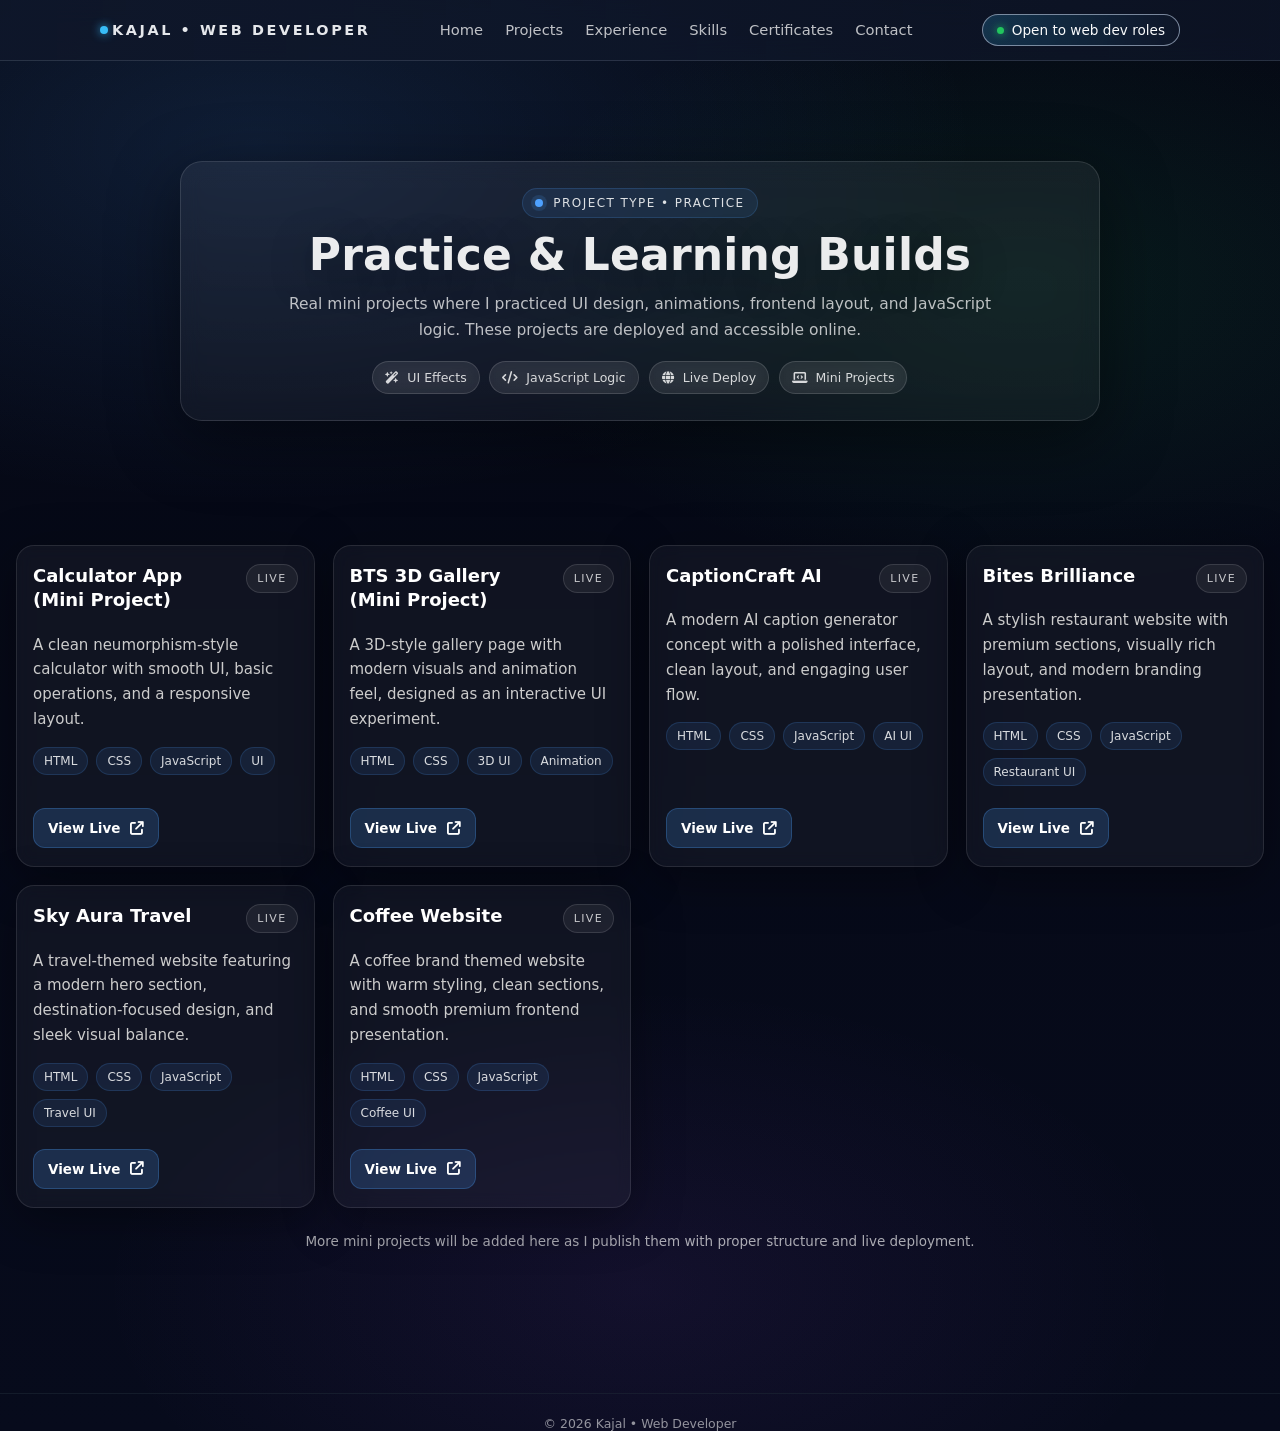
==== commit 0f7e618b: "Updated images" ====
--- a/practice-projects.html
+++ b/practice-projects.html
@@ -30,6 +30,10 @@
       --shadow: 0 18px 70px rgba(0,0,0,.45);
     }
 
+    *{
+      box-sizing:border-box;
+    }
+
     body{
       background:
         radial-gradient(1200px 600px at 20% 10%, rgba(78,161,255,.14), transparent 60%),
@@ -37,15 +41,15 @@
         radial-gradient(900px 500px at 50% 90%, rgba(168,85,247,.08), transparent 60%),
         linear-gradient(180deg, var(--bg1), var(--bg2));
       color: var(--text);
+      margin:0;
     }
 
     .page-shell{
-      max-width: 1200px;
+      max-width: 1400px;
       margin: 0 auto;
       padding: 34px 16px 60px;
     }
 
-    /* Hero */
     .hero-wrap{
       min-height: 420px;
       display:flex;
@@ -56,7 +60,7 @@
     }
 
     .hero-card{
-      width: min(860px, 100%);
+      width: min(920px, 100%);
       border-radius: 22px;
       background: linear-gradient(180deg, rgba(255,255,255,.06), rgba(255,255,255,.04));
       border: 1px solid var(--border);
@@ -80,6 +84,7 @@
       text-transform: uppercase;
       margin-bottom: 12px;
     }
+
     .hero-pill .dot{
       width: 8px;
       height: 8px;
@@ -125,24 +130,12 @@
       white-space: nowrap;
     }
 
-    /* ✅ 2 cards center (same fix like college-projects) */
     .projects-grid{
       display:grid;
-      grid-template-columns: repeat(2, minmax(0, 420px));
-      justify-content: center;
+      grid-template-columns: repeat(4, minmax(0, 1fr));
       gap: 18px;
       margin-top: 18px;
-    }
-
-    @media (max-width: 980px){
-      .projects-grid{
-        grid-template-columns: repeat(2, minmax(0, 1fr));
-        justify-content: stretch;
-      }
-    }
-    @media (max-width: 640px){
-      .projects-grid{ grid-template-columns: 1fr; }
-      .hero-wrap{ padding-top: 34px; }
+      align-items: stretch;
     }
 
     .project-card{
@@ -151,12 +144,20 @@
       border: 1px solid rgba(255,255,255,.10);
       box-shadow: 0 12px 50px rgba(0,0,0,.35);
       padding: 18px 16px;
-      min-height: 235px;
+      min-height: 250px;
       display:flex;
       flex-direction: column;
       justify-content: space-between;
       position: relative;
       overflow: hidden;
+      transition: .25s ease;
+      backdrop-filter: blur(8px);
+    }
+
+    .project-card:hover{
+      transform: translateY(-4px);
+      border-color: rgba(78,161,255,.26);
+      box-shadow: 0 18px 60px rgba(0,0,0,.42);
     }
 
     .card-top{
@@ -183,6 +184,7 @@
       border: 1px solid rgba(255,255,255,.12);
       color: rgba(255,255,255,.76);
       white-space: nowrap;
+      flex-shrink: 0;
     }
 
     .proj-desc{
@@ -231,21 +233,49 @@
       cursor: pointer;
     }
 
-    .btn:hover{ background: rgba(255,255,255,.09); transform: translateY(-1px); }
+    .btn:hover{
+      background: rgba(255,255,255,.09);
+      transform: translateY(-1px);
+    }
 
     .btn-primary{
       background: rgba(78,161,255,.18);
       border: 1px solid rgba(78,161,255,.26);
     }
-    .btn-primary:hover{ background: rgba(78,161,255,.24); }
+
+    .btn-primary:hover{
+      background: rgba(78,161,255,.24);
+    }
 
     .note-line{
-      margin-top: 18px;
+      margin-top: 22px;
       color: rgba(255,255,255,.65);
       font-size: 13.5px;
       text-align:center;
       line-height: 1.7;
     }
+
+    @media (max-width: 1200px){
+      .projects-grid{
+        grid-template-columns: repeat(3, minmax(0, 1fr));
+      }
+    }
+
+    @media (max-width: 980px){
+      .projects-grid{
+        grid-template-columns: repeat(2, minmax(0, 1fr));
+      }
+    }
+
+    @media (max-width: 640px){
+      .projects-grid{
+        grid-template-columns: 1fr;
+      }
+
+      .hero-wrap{
+        padding-top: 34px;
+      }
+    }
   </style>
 </head>
 
@@ -253,7 +283,6 @@
   <div id="site-header"></div>
 
   <main class="page-shell">
-    <!-- ✅ Hero -->
     <section class="hero-wrap">
       <div class="hero-card">
         <div class="hero-pill">
@@ -263,22 +292,21 @@
 
         <h1 class="hero-title">Practice & Learning Builds</h1>
         <p class="hero-sub">
-          Real mini projects where I practiced UI, animations and JavaScript logic.
-          These are deployed and accessible online.
+          Real mini projects where I practiced UI design, animations, frontend layout,
+          and JavaScript logic. These projects are deployed and accessible online.
         </p>
 
         <div class="chip-row">
           <span class="chip"><i class="fa-solid fa-wand-magic-sparkles"></i> UI Effects</span>
           <span class="chip"><i class="fa-solid fa-code"></i> JavaScript Logic</span>
           <span class="chip"><i class="fa-solid fa-globe"></i> Live Deploy</span>
+          <span class="chip"><i class="fa-solid fa-laptop-code"></i> Mini Projects</span>
         </div>
       </div>
     </section>
 
-    <!-- ✅ Only REAL Projects -->
     <section class="projects-grid">
 
-      <!-- ✅ Project 1 -->
       <article class="project-card">
         <div>
           <div class="card-top">
@@ -287,7 +315,7 @@
           </div>
 
           <p class="proj-desc">
-            A clean neumorphism-style calculator with smooth UI, basic operations, and responsive layout.
+            A clean neumorphism-style calculator with smooth UI, basic operations, and a responsive layout.
           </p>
 
           <div class="tech-row">
@@ -305,7 +333,6 @@
         </div>
       </article>
 
-      <!-- ✅ Project 2 -->
       <article class="project-card">
         <div>
           <div class="card-top">
@@ -314,7 +341,7 @@
           </div>
 
           <p class="proj-desc">
-            A 3D-style gallery page with modern visuals and animation feel. Designed as an interactive UI experiment.
+            A 3D-style gallery page with modern visuals and animation feel, designed as an interactive UI experiment.
           </p>
 
           <div class="tech-row">
@@ -332,10 +359,114 @@
         </div>
       </article>
 
+      <article class="project-card">
+        <div>
+          <div class="card-top">
+            <h3 class="proj-title">CaptionCraft AI</h3>
+            <span class="proj-type">Live</span>
+          </div>
+
+          <p class="proj-desc">
+            A modern AI caption generator concept with a polished interface, clean layout, and engaging user flow.
+          </p>
+
+          <div class="tech-row">
+            <span class="tech-badge">HTML</span>
+            <span class="tech-badge">CSS</span>
+            <span class="tech-badge">JavaScript</span>
+            <span class="tech-badge">AI UI</span>
+          </div>
+        </div>
+
+        <div class="btn-row">
+          <a class="btn btn-primary" href="https://kajal768.github.io/CaptionCraft-AI/" target="_blank" rel="noopener">
+            View Live <i class="fa-solid fa-arrow-up-right-from-square"></i>
+          </a>
+        </div>
+      </article>
+
+      <article class="project-card">
+        <div>
+          <div class="card-top">
+            <h3 class="proj-title">Bites Brilliance</h3>
+            <span class="proj-type">Live</span>
+          </div>
+
+          <p class="proj-desc">
+            A stylish restaurant website with premium sections, visually rich layout, and modern branding presentation.
+          </p>
+
+          <div class="tech-row">
+            <span class="tech-badge">HTML</span>
+            <span class="tech-badge">CSS</span>
+            <span class="tech-badge">JavaScript</span>
+            <span class="tech-badge">Restaurant UI</span>
+          </div>
+        </div>
+
+        <div class="btn-row">
+          <a class="btn btn-primary" href="https://bites-brilliance.vercel.app" target="_blank" rel="noopener">
+            View Live <i class="fa-solid fa-arrow-up-right-from-square"></i>
+          </a>
+        </div>
+      </article>
+
+      <article class="project-card">
+        <div>
+          <div class="card-top">
+            <h3 class="proj-title">Sky Aura Travel</h3>
+            <span class="proj-type">Live</span>
+          </div>
+
+          <p class="proj-desc">
+            A travel-themed website featuring a modern hero section, destination-focused design, and sleek visual balance.
+          </p>
+
+          <div class="tech-row">
+            <span class="tech-badge">HTML</span>
+            <span class="tech-badge">CSS</span>
+            <span class="tech-badge">JavaScript</span>
+            <span class="tech-badge">Travel UI</span>
+          </div>
+        </div>
+
+        <div class="btn-row">
+          <a class="btn btn-primary" href="https://sky-aura-travel.vercel.app" target="_blank" rel="noopener">
+            View Live <i class="fa-solid fa-arrow-up-right-from-square"></i>
+          </a>
+        </div>
+      </article>
+
+      <article class="project-card">
+        <div>
+          <div class="card-top">
+            <h3 class="proj-title">Coffee Website</h3>
+            <span class="proj-type">Live</span>
+          </div>
+
+          <p class="proj-desc">
+            A coffee brand themed website with warm styling, clean sections, and smooth premium frontend presentation.
+          </p>
+
+          <div class="tech-row">
+            <span class="tech-badge">HTML</span>
+            <span class="tech-badge">CSS</span>
+            <span class="tech-badge">JavaScript</span>
+            <span class="tech-badge">Coffee UI</span>
+          </div>
+        </div>
+
+        <div class="btn-row">
+          <a class="btn btn-primary" href="https://coffee-website-khaki-delta.vercel.app" target="_blank" rel="noopener">
+            View Live <i class="fa-solid fa-arrow-up-right-from-square"></i>
+          </a>
+        </div>
+      </article>
+
     </section>
 
     <p class="note-line">
-      More mini projects will be added here as I publish them with proper documentation.
+      More mini projects will be added here as I publish them with proper structure and live deployment.
     </p>
   </main>
 
@@ -344,4 +475,4 @@
   <script src="data.js"></script>
   <script src="main.js"></script>
 </body>
-</html>
+</html>
